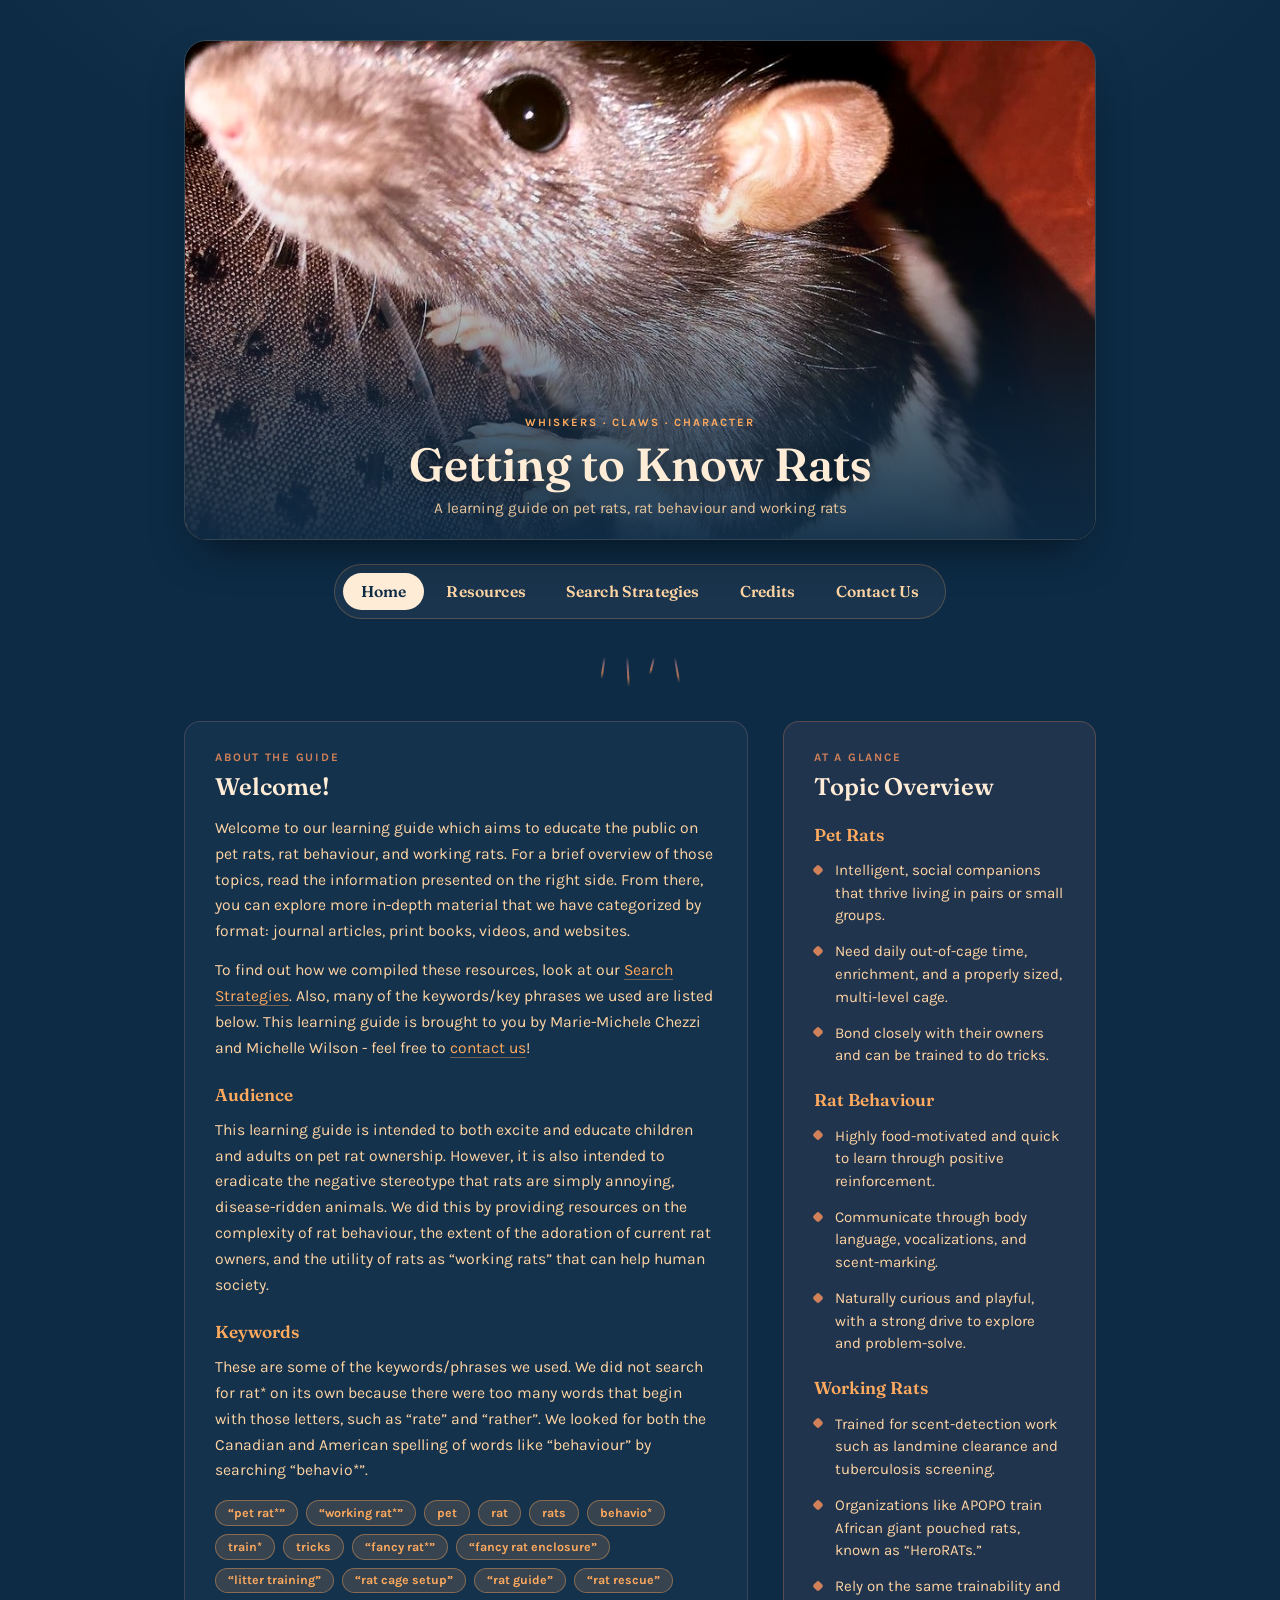
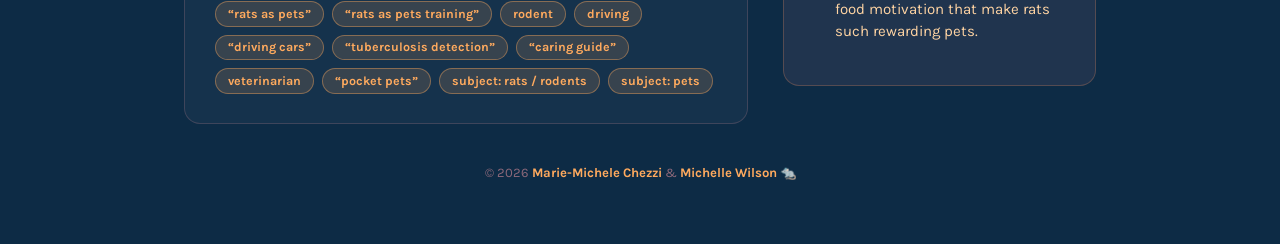
==== index.html @ e924c76f "Add files via upload initial upload" ====
<!DOCTYPE html>
<html lang="en">
<head>
<meta charset="UTF-8">
<meta name="viewport" content="width=device-width, initial-scale=1.0">
<title>Pet Rats & Working Rats</title>
<link rel="preconnect" href="https://fonts.googleapis.com">
<link rel="preconnect" href="https://fonts.gstatic.com" crossorigin>
<link href="https://fonts.googleapis.com/css2?family=Fraunces:opsz,wght@9..144,500;9..144,600;9..144,700&family=Karla:wght@400;500;700&display=swap" rel="stylesheet">
<link rel="stylesheet" href="styles.css">
</head>
<body class="page-index">

<div class="page">

  <div class="hero">
    <img src="header.jpg" alt="A grey-and-white pet rat perched on upholstered fabric, with a second rat's head visible in the foreground">
    <div class="hero-title">
      <span class="eyebrow">Whiskers &middot; Claws &middot; Character</span>
      <h1>Getting to Know Rats</h1>
      <p class="sub">A learning guide on pet rats, rat behaviour and working rats</p>
    </div>
  </div>

  <nav class="nav" aria-label="Primary">
    <a href="#" class="current">Home</a>
    <a href="categories.html">Resources</a>
    <a href="search.html">Search Strategies</a>
    <a href="credits.html">Credits</a>
    <a href="contact.html">Contact Us</a>
  </nav>

  <div class="scratch-divider" aria-hidden="true">
    <span></span><span></span><span></span><span></span>
  </div>

  <main class="content">

    <section class="col main-col">
      <span class="kicker">About the Guide</span>
      <h2>Welcome!</h2>
      <p>
        Welcome to our learning guide which aims to educate the public on pet rats, rat behaviour, and
        working rats. For a brief overview of those topics, read the information presented on the
        right side. From there, you can explore more in-depth material that we have categorized
        by format: journal articles, print books, videos, and websites.
      </p>
      <p>
        To find out how we compiled these resources, look at our <a href="search.html">Search Strategies</a>. Also, many of the keywords/key phrases we used are listed below. This learning
        guide is brought to you by Marie-Michele Chezzi and Michelle Wilson - feel free to
        <a href="contact.html">contact us</a>!
      </p>
      <h3>Audience</h3>
      <p>
        This learning guide is intended to both excite and educate children and adults on pet
        rat ownership. However, it is also intended to eradicate the negative stereotype that
        rats are simply annoying, disease-ridden animals. We did this by providing resources on
        the complexity of rat behaviour, the extent of the adoration of current rat owners, and
        the utility of rats as &ldquo;working rats&rdquo; that can help human society.
      </p>
      <h3>Keywords</h3>
      <p>
        These are some of the keywords/phrases we used. We did not search for rat* on its own because
        there were too many words that begin with those letters, such as &ldquo;rate&rdquo; and
        &ldquo;rather&rdquo;. We looked for both the Canadian and American spelling of words like
        &ldquo;behaviour&rdquo; by searching &ldquo;behavio*&rdquo;.
      </p>
      <div class="tag-row">
        <span class="tag">&ldquo;pet rat*&rdquo;</span>
        <span class="tag">&ldquo;working rat*&rdquo;</span>
        <span class="tag">pet</span>
        <span class="tag">rat</span>
        <span class="tag">rats</span>
        <span class="tag">behavio*</span>
        <span class="tag">train*</span>
        <span class="tag">tricks</span>
        <span class="tag">&ldquo;fancy rat*&rdquo;</span>
        <span class="tag">&ldquo;fancy rat enclosure&rdquo;</span>
        <span class="tag">&ldquo;litter training&rdquo;</span>
        <span class="tag">&ldquo;rat cage setup&rdquo;</span>
        <span class="tag">&ldquo;rat guide&rdquo;</span>
        <span class="tag">&ldquo;rat rescue&rdquo;</span>
        <span class="tag">&ldquo;rats as pets&rdquo;</span>
        <span class="tag">&ldquo;rats as pets training&rdquo;</span>
        <span class="tag">rodent</span>
        <span class="tag">driving</span>
        <span class="tag">&ldquo;driving cars&rdquo;</span>
        <span class="tag">&ldquo;tuberculosis detection&rdquo;</span>
        <span class="tag">&ldquo;caring guide&rdquo;</span>
        <span class="tag">veterinarian</span>
        <span class="tag">&ldquo;pocket pets&rdquo;</span>
        <span class="tag">subject: rats / rodents</span>
        <span class="tag">subject: pets</span>
      </div>
    </section>

    <aside class="col aside">
      <span class="kicker">At a Glance</span>
      <h2>Topic Overview</h2>
      <h3>Pet Rats</h3>
      <ul>
        <li>Intelligent, social companions that thrive living in pairs or small groups.</li>
        <li>Need daily out-of-cage time, enrichment, and a properly sized, multi-level cage.</li>
        <li>Bond closely with their owners and can be trained to do tricks.</li>
      </ul>
      <h3>Rat Behaviour</h3>
      <ul>
        <li>Highly food-motivated and quick to learn through positive reinforcement.</li>
        <li>Communicate through body language, vocalizations, and scent-marking.</li>
        <li>Naturally curious and playful, with a strong drive to explore and problem-solve.</li>
      </ul>
      <h3>Working Rats</h3>
      <ul>
        <li>Trained for scent-detection work such as landmine clearance and tuberculosis screening.</li>
        <li>Organizations like APOPO train African giant pouched rats, known as &ldquo;HeroRATs.&rdquo;</li>
        <li>Rely on the same trainability and food motivation that make rats such rewarding pets.</li>
      </ul>
    </aside>

  </main>

  <footer>
    &copy; 2026 <a href="contact.html">Marie-Michele Chezzi</a> &amp; <a href="contact.html">Michelle Wilson</a> 🐀
  </footer>

</div>

</body>
</html>
---- styles.css ----
:root{
    --ink-deep:      #0d2b45;
    --ink-slate:     #203c56;
    --plum:          #544e68;
    --mauve:         #8d697a;
    --clay:          #d08159;
    --amber:         #ffaa5e;
    --peach:         #ffd4a3;
    --cream:         #ffecd6;
  }

  *{ box-sizing:border-box; }

  html,body{
    margin:0;
    padding:0;
    min-height:100vh;
    background:
      radial-gradient(1200px 700px at 50% -10%, var(--ink-slate) 0%, var(--ink-deep) 60%),
      var(--ink-deep);
    color: var(--cream);
    font-family:'Karla', sans-serif;
    display:flex;
    justify-content:center;
  }

  .page{
    width:100%;
    max-width:960px;
    margin:0 auto;
    padding:2.5rem 1.5rem 4rem;
  }

  h1,h2,h3,
  .brand,
  .nav a{
    font-family:'Fraunces', serif;
  }

  /* ---------- Header / hero image ---------- */

  .hero{
    position:relative;
    width:100%;
    height:clamp(280px, 44vw, 500px);
    border-radius:22px;
    overflow:hidden;
    box-shadow: 0 20px 45px -18px rgba(0,0,0,0.65);
    border:1px solid rgba(255,212,163,0.15);
  }

  .hero img{
    width:100%;
    height:100%;
    object-fit:cover;
    object-position: 30% 50%;
    display:block;
    filter: saturate(1.05) contrast(1.02);
  }

  .hero::after{
    content:"";
    position:absolute;
    inset:0;
    background: linear-gradient(
      to top,
      rgba(13,43,69,0.95) 0%,
      rgba(13,43,69,0.75) 22%,
      rgba(13,43,69,0.15) 55%,
      rgba(13,43,69,0) 75%
    );
  }

  .hero-title{
    position:absolute;
    left:0;
    right:0;
    bottom:0;
    padding: 2.4rem 2rem 1.4rem;
    z-index:2;
    text-align:center;
  }

  .hero-title .eyebrow{
    display:inline-block;
    font-family:'Karla', sans-serif;
    font-weight:700;
    letter-spacing:0.18em;
    text-transform:uppercase;
    font-size:0.7rem;
    color: var(--amber);
    margin-bottom:0.6rem;
  }

  .hero-title h1{
    margin:0;
    font-weight:600;
    font-size: clamp(1.9rem, 4.4vw, 2.9rem);
    line-height:1.1;
    color: var(--cream);
    text-shadow: 0 2px 18px rgba(0,0,0,0.5);
  }

  .hero-title .sub{
    margin:0.55rem 0 0;
    font-family:'Karla', sans-serif;
    font-size:0.95rem;
    color: var(--peach);
    opacity:0.9;
  }

  /* ---------- Navigation ---------- */

  nav.nav{
    display:flex;
    justify-content:center;
    align-items:center;
    flex-wrap:wrap;
    gap: 0.3rem;
    margin: 1.5rem auto 0;
    padding: 0.5rem;
    max-width: fit-content;
    background: rgba(255,236,214,0.05);
    border: 1px solid rgba(255,170,94,0.25);
    border-radius: 999px;
  }

  .nav a{
    position:relative;
    display:inline-block;
    padding: 0.55rem 1.1rem;
    color: var(--peach);
    text-decoration:none;
    font-weight:600;
    font-size:0.98rem;
    letter-spacing:0.01em;
    border-radius:999px;
    transition: color 0.2s ease, background 0.2s ease;
  }

  .nav a:hover,
  .nav a:focus-visible{
    color: var(--ink-deep);
    background: var(--amber);
    outline: none;
  }

  .nav a:focus-visible{
    box-shadow: 0 0 0 3px var(--ink-deep), 0 0 0 5px var(--amber);
  }

  .nav .current{
    color: var(--ink-deep);
    background: var(--cream);
  }

  /* ---------- Claw-mark divider (signature element) ---------- */

  .scratch-divider{
    display:flex;
    justify-content:center;
    gap: 1.4rem;
    margin: 2.4rem 0 2.1rem;
    opacity:0.85;
  }
  .scratch-divider span{
    width:2px;
    height: 22px;
    border-radius: 2px;
    background: linear-gradient(to bottom, transparent, var(--mauve) 30%, var(--clay) 70%, transparent);
    transform: rotate(8deg);
  }
  .scratch-divider span:nth-child(2){ height:30px; transform: rotate(-3deg); }
  .scratch-divider span:nth-child(3){ height:18px; transform: rotate(14deg); }
  .scratch-divider span:nth-child(4){ height:26px; transform: rotate(-10deg); }

  /* ---------- Main content ---------- */

  body.page-index main.content{
    background:none;
    border:none;
    padding:0;
    display:grid;
    grid-template-columns: minmax(0, 1.8fr) minmax(0, 1fr);
    gap: 2.2rem;
    align-items:start;
  }

  body.page-index main.content::after{
    content:none;
  }

  .col{
    background: rgba(32,60,86,0.45);
    border: 1px solid rgba(141,105,122,0.35);
    border-radius: 16px;
    padding: 1.8rem 1.9rem;
  }

  .col.aside{
    background: rgba(84,78,104,0.28);
    border-color: rgba(208,129,89,0.3);
  }

  .col h2{
    margin:0 0 0.3rem;
    font-weight:600;
    font-size:1.5rem;
    color: var(--cream);
  }

  .col .kicker{
    font-family:'Karla', sans-serif;
    font-size:0.72rem;
    font-weight:700;
    letter-spacing:0.15em;
    text-transform:uppercase;
    color: var(--clay);
    margin-bottom:0.5rem;
    display:block;
  }

  .col p{
    line-height:1.65;
    color: var(--peach);
    font-size:0.98rem;
    margin: 0.8rem 0;
  }

  .col p:first-of-type{ margin-top: 0.9rem; }

  .col a{
    color: var(--amber);
    text-decoration:none;
    border-bottom: 1px solid rgba(255,170,94,0.4);
    transition: color 0.2s ease, border-color 0.2s ease;
  }

  .col a:hover,
  .col a:focus-visible{
    color: var(--peach);
    border-color: var(--peach);
    outline:none;
  }

  .col a:focus-visible{
    box-shadow: 0 0 0 3px var(--ink-deep), 0 0 0 5px var(--amber);
    border-radius:3px;
  }

  .col h3{
    margin: 1.4rem 0 0.4rem;
    font-size:1.08rem;
    font-weight:600;
    color: var(--amber);
  }

  .tag-row{
    display:flex;
    flex-wrap:wrap;
    gap:0.5rem;
    margin-top:1rem;
  }

  .tag{
    font-family:'Karla', sans-serif;
    font-size:0.78rem;
    font-weight:700;
    padding: 0.3rem 0.75rem;
    border-radius:999px;
    background: rgba(255,170,94,0.15);
    border:1px solid rgba(255,170,94,0.4);
    color: var(--amber);
  }

  .col ul{
    list-style:none;
    margin: 0.9rem 0 0;
    padding:0;
  }
  .col li{
    position:relative;
    padding-left:1.3rem;
    margin-bottom:0.85rem;
    line-height:1.5;
    color: var(--peach);
    font-size:0.94rem;
  }
  .col li::before{
    content:"";
    position:absolute;
    left:0;
    top:0.45em;
    width:8px;
    height:8px;
    background: var(--clay);
    border-radius:2px;
    transform: rotate(45deg);
  }

  footer{
    text-align:center;
    margin-top:2.6rem;
    color: var(--mauve);
    font-size:0.82rem;
  }

  footer a{
    color: var(--amber);
    font-weight:700;
    text-decoration:none;
  }

  footer a:hover,
  footer a:focus-visible{
    text-decoration:underline;
    color: var(--peach);
    outline:none;
  }

  /* ---------- Responsive ---------- */

  @media (max-width: 680px){
    body.page-index main.content{ grid-template-columns: 1fr; }
    .nav a{ padding:0.5rem 0.85rem; font-size:0.9rem; }
  }

  /* ---------- Main content: category cards ---------- */

  body.page-categories main.content{
    background:none;
    border:none;
    padding:0;
  }

  .content-heading{
    text-align:center;
    margin-bottom: 2rem;
  }

  .content-heading .kicker{
    font-family:'Karla', sans-serif;
    font-size:0.72rem;
    font-weight:700;
    letter-spacing:0.15em;
    text-transform:uppercase;
    color: var(--clay);
    display:block;
    margin-bottom:0.5rem;
  }

  .content-heading h1{
    margin:0;
    font-weight:600;
    font-size: clamp(1.7rem, 3.4vw, 2.3rem);
    color: var(--cream);
  }

  .content-heading p{
    margin: 0.7rem auto 0;
    max-width: 46ch;
    color: var(--peach);
    line-height:1.6;
    font-size:0.98rem;
  }

  body.page-search .content-heading p{
    max-width: none;
    margin-left: 0;
    margin-right: 0;
    text-align: left;
  }

  .card-grid{
    display:grid;
    grid-template-columns: repeat(2, 1fr);
    gap: 1.6rem;
  }

  .card{
    display:flex;
    flex-direction:column;
    background: rgba(32,60,86,0.45);
    border: 1px solid rgba(141,105,122,0.35);
    border-radius: 16px;
    overflow:hidden;
    color: inherit;
    transition: transform 0.2s ease, border-color 0.2s ease, box-shadow 0.2s ease;
  }

  .card:hover{
    transform: translateY(-4px);
    border-color: rgba(255,170,94,0.55);
    box-shadow: 0 18px 34px -18px rgba(0,0,0,0.55);
  }

  .card-image{
    position:relative;
    height: 150px;
    display:flex;
    align-items:center;
    justify-content:center;
    background: linear-gradient(160deg, var(--plum) 0%, var(--ink-slate) 100%);
    border-bottom: 1px solid rgba(255,170,94,0.25);
  }

  .card-image svg{
    width: 64px;
    height: 64px;
  }

  .card-body{
    padding: 1.3rem 1.4rem 1.5rem;
  }

  .card-body h2{
    margin: 0 0 0.4rem;
    font-weight:600;
    font-size:1.25rem;
    color: var(--cream);
  }

  .card-body p{
    margin:0;
    font-size:0.92rem;
    line-height:1.55;
    color: var(--peach);
  }

  .card-body .go{
    display:inline-block;
    margin-top:0.8rem;
    font-family:'Karla', sans-serif;
    font-weight:700;
    font-size:0.8rem;
    letter-spacing:0.05em;
    text-transform:uppercase;
    color: var(--amber);
    text-decoration:none;
    border-radius:4px;
    transition: color 0.2s ease;
  }

  .card-body .go:hover,
  .card-body .go:focus-visible{
    color: var(--peach);
    outline:none;
    text-decoration:underline;
  }

  .card-body .go:focus-visible{
    box-shadow: 0 0 0 3px var(--ink-deep), 0 0 0 5px var(--amber);
    text-decoration:none;
  }

  @media (max-width: 620px){
    .nav a{ padding:0.5rem 0.85rem; font-size:0.9rem; }
    .card-grid{ grid-template-columns: 1fr; }
  }

  /* ---------- Main content: single resource card ---------- */

  main.content{
    background: rgba(32,60,86,0.45);
    border: 1px solid rgba(141,105,122,0.35);
    border-radius: 16px;
    padding: 2.1rem 2.3rem 2.4rem;
  }

  main.content::after{
    content:"";
    display:table;
    clear:both;
  }

  .page-title{
    margin: 0 0 1.7rem;
    font-weight:600;
    font-size: clamp(1.8rem, 3.6vw, 2.4rem);
    line-height:1.2;
    color: var(--cream);
    text-align:center;
  }

  .resource-entry{
    padding-top: 2.2rem;
    margin-top: 2.2rem;
    border-top: 1px solid rgba(255,170,94,0.2);
  }

  .resource-entry:first-of-type{
    padding-top: 0;
    margin-top: 0;
    border-top: none;
  }

  .resource-entry::after{
    content:"";
    display:table;
    clear:both;
  }

  .resource-title{
    margin: 0 0 1.1rem;
    font-weight:600;
    font-size: clamp(1.3rem, 2.6vw, 1.7rem);
    line-height:1.25;
    color: var(--cream);
  }

  .citation{
    font-family:'Karla', sans-serif;
    font-size:0.96rem;
    line-height:1.7;
    color: var(--peach);
    background: rgba(255,236,214,0.06);
    border-left: 3px solid var(--clay);
    padding: 0.9rem 1.1rem;
    margin: 0 0 1.3rem;
  }

  .citation .label{
    display:block;
    font-weight:700;
    letter-spacing:0.13em;
    text-transform:uppercase;
    font-size:0.68rem;
    color: var(--clay);
    margin-bottom:0.5rem;
  }

  .citation .citation-text{
    display:block;
    text-indent:-1.4rem;
    padding-left:1.4rem;
  }

  .category-field{
    display:flex;
    align-items:center;
    gap:0.6rem;
    margin-bottom:1.6rem;
    font-size:0.92rem;
  }

  .category-field .label{
    font-weight:700;
    letter-spacing:0.1em;
    text-transform:uppercase;
    font-size:0.7rem;
    color: var(--mauve);
  }

  .category-field .value{
    display:inline-block;
    font-family:'Karla', sans-serif;
    font-weight:700;
    font-size:0.85rem;
    color: var(--ink-deep);
    background: var(--amber);
    padding: 0.3rem 0.9rem;
    border-radius:999px;
  }

  .resource-image{
    float:right;
    width: 220px;
    max-width: 40%;
    margin: 0 0 1.2rem 1.6rem;
    border-radius: 12px;
    overflow:hidden;
    border: 1px solid rgba(255,170,94,0.3);
    box-shadow: 0 14px 30px -14px rgba(0,0,0,0.6);
  }

  .resource-image img{
    display:block;
    width:100%;
    height:auto;
  }

  .resource-image figcaption{
    font-family:'Karla', sans-serif;
    font-size:0.72rem;
    color: var(--mauve);
    text-align:center;
    padding: 0.5rem 0.6rem 0.6rem;
    background: rgba(13,43,69,0.6);
  }

  .annotation .kicker{
    font-family:'Karla', sans-serif;
    font-size:0.72rem;
    font-weight:700;
    letter-spacing:0.15em;
    text-transform:uppercase;
    color: var(--clay);
    margin-bottom:0.5rem;
    display:block;
  }

  .annotation h3{
    margin: 0 0 0.6rem;
    font-weight:600;
    font-size:1.15rem;
    color: var(--amber);
  }

  .annotation p{
    line-height:1.7;
    color: var(--peach);
    font-size:0.98rem;
    margin: 0 0 0.9rem;
  }

  /* ---------- Links within resource entries (citations, annotations, captions) ---------- */

  .resource-entry a{
    color: var(--amber);
    text-decoration:none;
    border-bottom: 1px solid rgba(255,170,94,0.4);
    transition: color 0.2s ease, border-color 0.2s ease;
  }

  .resource-entry a:hover,
  .resource-entry a:focus-visible{
    color: var(--peach);
    border-color: var(--peach);
    outline:none;
  }

  .resource-entry a:focus-visible{
    box-shadow: 0 0 0 3px var(--ink-deep), 0 0 0 5px var(--amber);
    border-radius:3px;
  }

  @media (max-width: 560px){
    .nav a{ padding:0.5rem 0.85rem; font-size:0.9rem; }
    .resource-image{
      float:none;
      width:100%;
      max-width:100%;
      margin: 0 0 1.4rem 0;
    }
    .citation .citation-text{
      text-indent:0;
      padding-left:0;
    }
  }

  /* ---------- Team section ---------- */

  .team-heading{
    margin: 0 0 1.2rem;
    font-weight:600;
    font-size: clamp(1.2rem, 2.4vw, 1.5rem);
    color: var(--amber);
    text-align:center;
  }

  .team-grid{
    display:grid;
    grid-template-columns: 1fr 1fr;
    gap: 1.4rem;
    margin-bottom: 2.4rem;
  }

  .team-card{
    text-align:center;
    padding: 1.6rem 1.4rem;
    background: rgba(255,236,214,0.05);
    border: 1px solid rgba(255,170,94,0.25);
    border-radius: 14px;
  }

  .team-avatar{
    width: 56px;
    height: 56px;
    margin: 0 auto 0.9rem;
    border-radius: 50%;
    background: linear-gradient(160deg, var(--clay) 0%, var(--plum) 100%);
    display:flex;
    align-items:center;
    justify-content:center;
    font-family:'Fraunces', serif;
    font-weight:600;
    font-size:1.3rem;
    color: var(--cream);
    border: 1px solid rgba(255,170,94,0.4);
  }

  .team-name{
    margin: 0 0 0.25rem;
    font-weight:600;
    font-size:1.15rem;
    color: var(--cream);
  }

  .team-role{
    margin: 0 0 0.9rem;
    font-family:'Karla', sans-serif;
    font-size:0.72rem;
    font-weight:700;
    letter-spacing:0.12em;
    text-transform:uppercase;
    color: var(--mauve);
  }

  .team-email{
    display:inline-block;
    font-family:'Karla', sans-serif;
    font-size:0.9rem;
    font-weight:700;
    color: var(--amber);
    text-decoration:none;
    border-bottom: 1px solid transparent;
    transition: color 0.2s ease, border-color 0.2s ease;
  }

  .team-email:hover,
  .team-email:focus-visible{
    color: var(--peach);
    border-color: var(--peach);
    outline:none;
  }

  .team-email:focus-visible{
    box-shadow: 0 0 0 3px var(--ink-deep), 0 0 0 5px var(--amber);
    border-radius:3px;
  }

  /* ---------- Contact form ---------- */

  .form-section{
    padding-top: 2.2rem;
    border-top: 1px solid rgba(255,170,94,0.2);
  }

  .contact-form{
    display:flex;
    flex-direction:column;
    gap: 1.2rem;
    max-width: 560px;
    margin: 0 auto;
  }

  .form-row{
    display:grid;
    grid-template-columns: 1fr 1fr;
    gap: 1.2rem;
  }

  .field{
    display:flex;
    flex-direction:column;
    gap: 0.4rem;
  }

  .field label{
    font-family:'Karla', sans-serif;
    font-size:0.75rem;
    font-weight:700;
    letter-spacing:0.1em;
    text-transform:uppercase;
    color: var(--clay);
  }

  .field input,
  .field textarea{
    font-family:'Karla', sans-serif;
    font-size:0.95rem;
    color: var(--cream);
    background: rgba(13,43,69,0.55);
    border: 1px solid rgba(255,170,94,0.3);
    border-radius: 10px;
    padding: 0.7rem 0.9rem;
    resize: vertical;
  }

  .field input::placeholder,
  .field textarea::placeholder{
    color: rgba(255,236,214,0.4);
  }

  .field input:focus,
  .field textarea:focus{
    outline: none;
    border-color: var(--amber);
    box-shadow: 0 0 0 3px rgba(255,170,94,0.2);
  }

  .submit-btn{
    align-self:center;
    margin-top: 0.4rem;
    font-family:'Karla', sans-serif;
    font-weight:700;
    font-size:0.95rem;
    letter-spacing:0.02em;
    color: var(--ink-deep);
    background: var(--amber);
    border: none;
    padding: 0.8rem 2.2rem;
    border-radius: 999px;
    cursor: pointer;
    transition: background 0.2s ease, transform 0.15s ease;
  }

  .submit-btn:hover{
    background: var(--peach);
    transform: translateY(-1px);
  }

  .submit-btn:focus-visible{
    outline:none;
    box-shadow: 0 0 0 3px var(--ink-deep), 0 0 0 5px var(--amber);
  }

  @media (max-width: 560px){
    .nav a{ padding:0.5rem 0.85rem; font-size:0.9rem; }
    .team-grid{ grid-template-columns: 1fr; }
    .form-row{ grid-template-columns: 1fr; }
  }

  /* ---------- Main content: credits card grid ---------- */

  .credit-list{
    display:grid;
    grid-template-columns: repeat(3, 1fr);
    gap: 1.4rem;
  }

  .credit-entry{
    display:flex;
    flex-direction:column;
    background: rgba(32,60,86,0.45);
    border: 1px solid rgba(141,105,122,0.35);
    border-radius: 16px;
    overflow:hidden;
    transition: transform 0.2s ease, border-color 0.2s ease, box-shadow 0.2s ease;
  }

  .credit-entry:hover{
    transform: translateY(-4px);
    border-color: rgba(255,170,94,0.55);
    box-shadow: 0 18px 34px -18px rgba(0,0,0,0.55);
  }

  .credit-icon{
    display:flex;
    align-items:center;
    justify-content:center;
    height: 96px;
    background: linear-gradient(160deg, var(--plum) 0%, var(--ink-slate) 100%);
    border-bottom: 1px solid rgba(255,170,94,0.25);
  }

  .credit-icon svg{
    width: 44px;
    height: 44px;
  }

  .credit-entry .credit-body{
    display:flex;
    flex-direction:column;
    flex:1;
    padding: 1.3rem 1.4rem 1.5rem;
  }

  .credit-title{
    margin: 0 0 0.5rem;
    font-weight:600;
    font-size: 1.1rem;
    color: var(--cream);
  }

  .credit-url{
    display:inline-block;
    align-self:flex-start;
    margin-bottom: 0.8rem;
    font-family:'Karla', sans-serif;
    font-size:0.72rem;
    font-weight:700;
    letter-spacing:0.03em;
    color: var(--ink-deep);
    background: var(--amber);
    text-decoration:none;
    word-break: break-word;
    padding: 0.3rem 0.75rem;
    border-radius:999px;
    transition: background 0.2s ease, color 0.2s ease;
  }

  .credit-url:hover,
  .credit-url:focus-visible{
    background: var(--peach);
    color: var(--ink-deep);
    outline:none;
  }

  .credit-url:focus-visible{
    box-shadow: 0 0 0 3px var(--ink-deep), 0 0 0 5px var(--amber);
  }

  .credit-description{
    margin:0;
    line-height:1.6;
    color: var(--peach);
    font-size:0.92rem;
  }

  @media (max-width: 820px){
    .credit-list{ grid-template-columns: repeat(2, 1fr); }
  }

  @media (max-width: 560px){
    .nav a{ padding:0.5rem 0.85rem; font-size:0.9rem; }
    .credit-list{ grid-template-columns: 1fr; }
  }

  /* ---------- Main content: search strategies ---------- */

  .strategy-section{
    padding-top: 2.2rem;
    margin-top: 2.2rem;
    border-top: 1px solid rgba(255,170,94,0.2);
  }

  .strategy-section:first-of-type{
    padding-top: 0;
    margin-top: 0;
    border-top: none;
  }

  .strategy-section h2{
    margin: 0 0 0.9rem;
    font-weight:600;
    font-size: clamp(1.2rem, 2.4vw, 1.5rem);
    color: var(--amber);
  }

  .strategy-section p{
    line-height:1.7;
    color: var(--peach);
    font-size:0.98rem;
    margin: 0 0 1.3rem;
  }

  .strategy-example{
    text-align:center;
    margin: 0 0 1.3rem;
    padding: 1rem 1.4rem;
    background: rgba(255,236,214,0.06);
    border: 1px solid rgba(255,170,94,0.3);
    border-radius: 10px;
  }

  .strategy-grid{
    display:grid;
    grid-template-columns: repeat(auto-fit, minmax(240px, 1fr));
    gap: 1rem;
    margin: 0 0 1.3rem;
  }

  .strategy-grid .strategy-example{
    margin:0;
    text-align:left;
  }

  .strategy-example .label{
    display:block;
    font-family:'Karla', sans-serif;
    font-weight:700;
    letter-spacing:0.13em;
    text-transform:uppercase;
    font-size:0.65rem;
    color: var(--clay);
    margin-bottom:0.6rem;
  }

  .strategy-example code{
    display:block;
    font-family:'Karla', sans-serif;
    font-weight:700;
    font-size:1.1rem;
    letter-spacing:0.02em;
    color: var(--cream);
  }

  .strategy-example .result{
    display:block;
    font-family:'Karla', sans-serif;
    font-weight:400;
    font-size:0.85rem;
    line-height:1.5;
    color: var(--peach);
    margin-top:0.6rem;
    padding-top:0.6rem;
    border-top: 1px solid rgba(255,170,94,0.2);
  }

  @media (max-width: 560px){
    .nav a{ padding:0.5rem 0.85rem; font-size:0.9rem; }
    .strategy-example code{ font-size:0.98rem; }
    .strategy-grid{ grid-template-columns: 1fr; }
  }
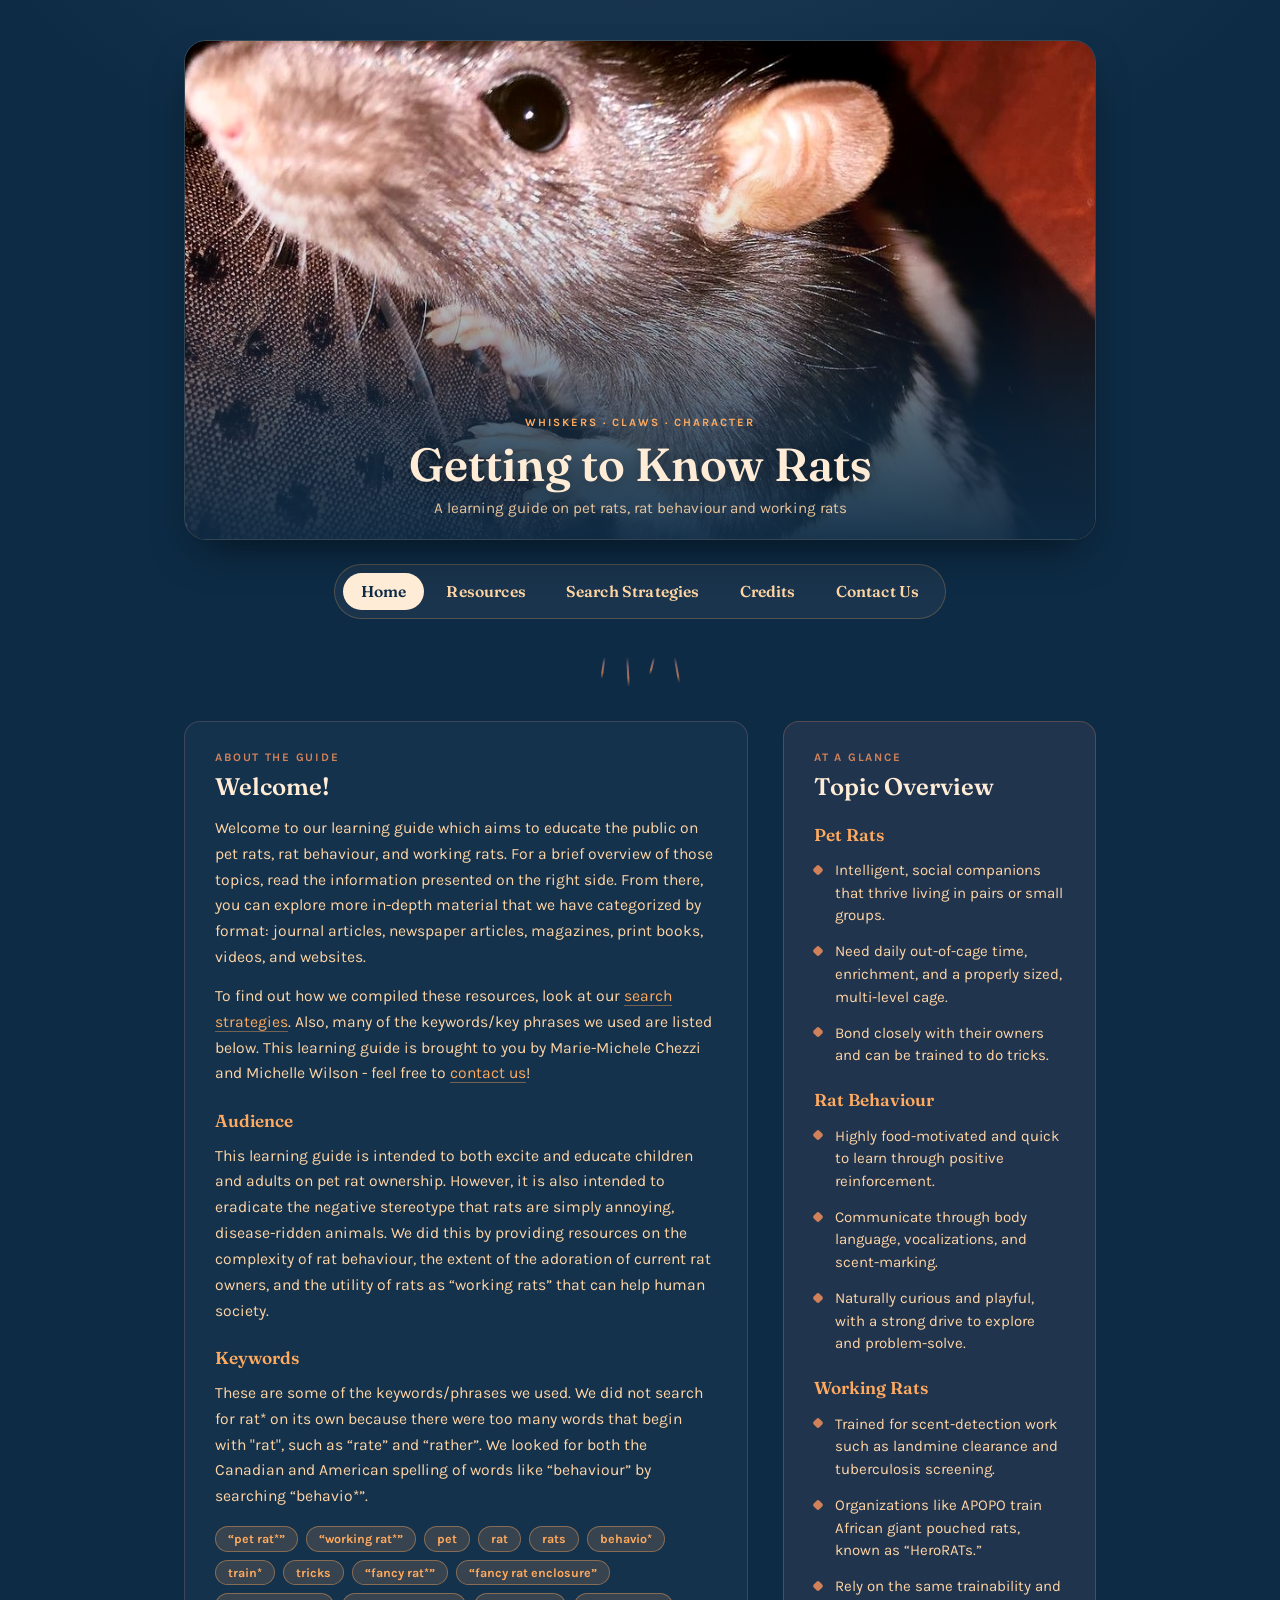
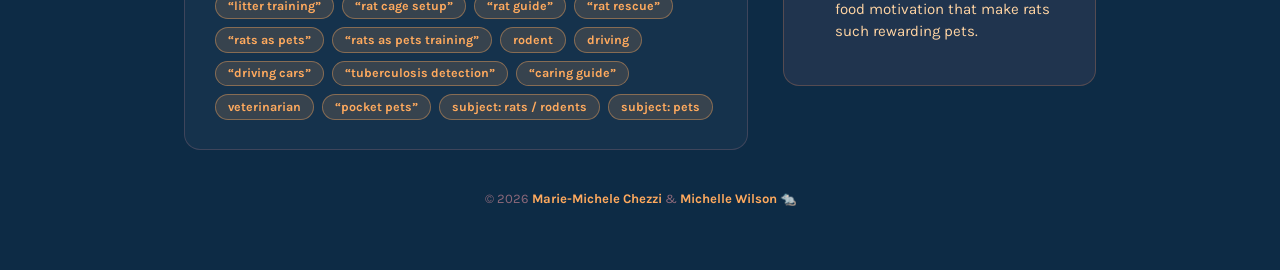
==== commit 52f6f18d: "Update index.html" ====
--- a/index.html
+++ b/index.html
@@ -43,10 +43,10 @@
         Welcome to our learning guide which aims to educate the public on pet rats, rat behaviour, and
         working rats. For a brief overview of those topics, read the information presented on the
         right side. From there, you can explore more in-depth material that we have categorized
-        by format: journal articles, print books, videos, and websites.
+        by format: journal articles, newspaper articles, magazines, print books, videos, and websites.
       </p>
       <p>
-        To find out how we compiled these resources, look at our <a href="search.html">Search Strategies</a>. Also, many of the keywords/key phrases we used are listed below. This learning
+        To find out how we compiled these resources, look at our <a href="search.html">search strategies</a>. Also, many of the keywords/key phrases we used are listed below. This learning
         guide is brought to you by Marie-Michele Chezzi and Michelle Wilson - feel free to
         <a href="contact.html">contact us</a>!
       </p>
@@ -61,7 +61,7 @@
       <h3>Keywords</h3>
       <p>
         These are some of the keywords/phrases we used. We did not search for rat* on its own because
-        there were too many words that begin with those letters, such as &ldquo;rate&rdquo; and
+        there were too many words that begin with "rat", such as &ldquo;rate&rdquo; and
         &ldquo;rather&rdquo;. We looked for both the Canadian and American spelling of words like
         &ldquo;behaviour&rdquo; by searching &ldquo;behavio*&rdquo;.
       </p>
